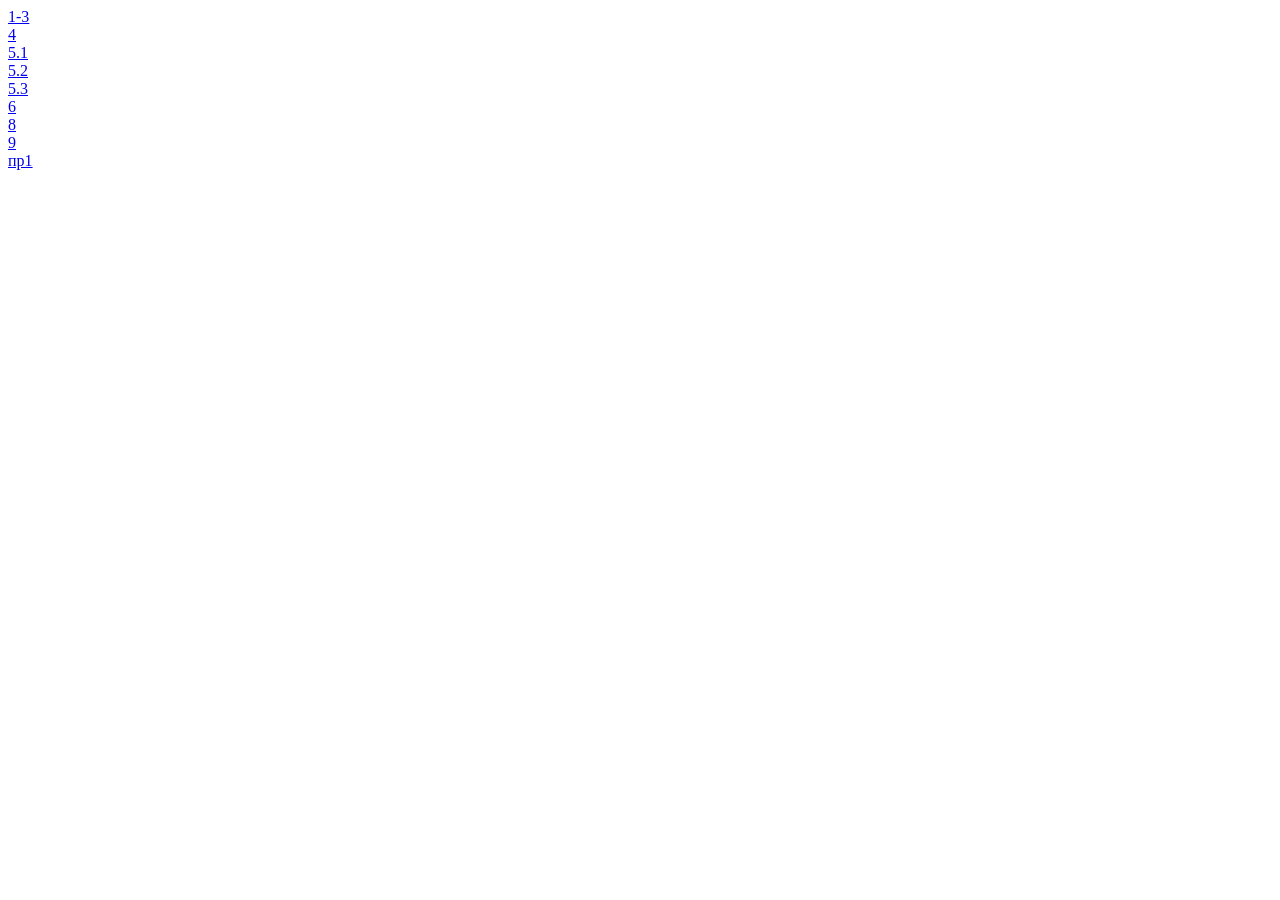
==== index.html @ a8805899 "INDEX" ====
<!DOCTYPE html>
<html lang="en">
<head>
    <meta charset="UTF-8">
    <meta name="viewport" content="width=device-width, initial-scale=1.0">
    <title>Document</title>
</head>
<body>
    <a href="1-3/Samurai.html">1-3</a><br>
    <a href="4/Samurai.html">4</a><br>
    <a href="5/задание 1 фиксированный макет/Samurai.html">5.1</a><br>
    <a href="5/задание 2 резиновый макет/Samurai.html">5.2</a><br>
    <a href="5/задание 3 адаптивный макет/Samurai.html">5.3</a><br>
    <a href="6/адаптивный макет/Samurai.html">6</a><br>
    <a href="8/Samurai.html">8</a><br>
    <a href="9/index.html">9</a><br>
    <a href="SITEADAPT/index.html">пр1</a><br>
    
    
</body>
</html>
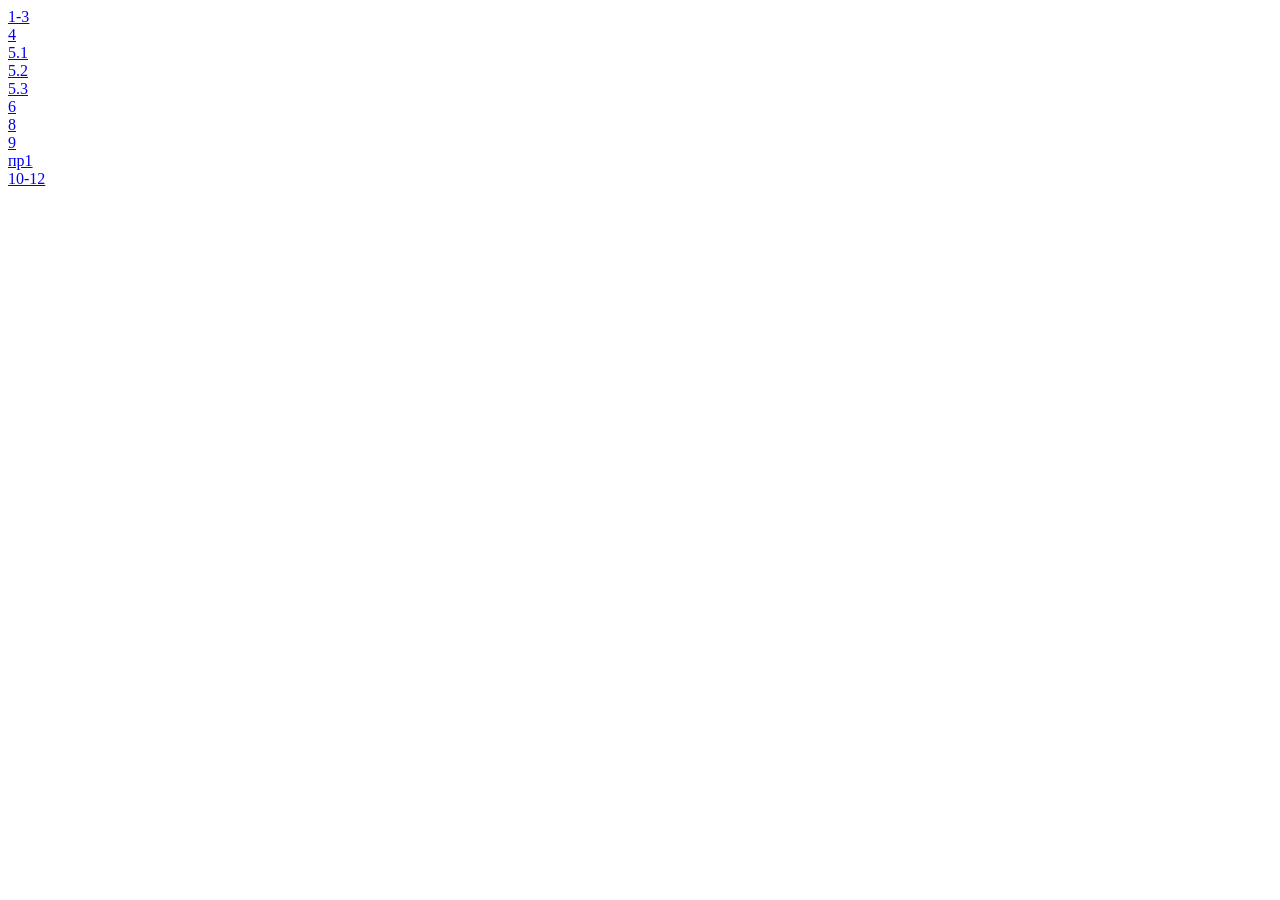
==== commit c87e5fdb: "забыл индекс" ====
--- a/index.html
+++ b/index.html
@@ -15,7 +15,7 @@
     <a href="8/Samurai.html">8</a><br>
     <a href="9/index.html">9</a><br>
     <a href="SITEADAPT/index.html">пр1</a><br>
-    
+    <a href="10-12/index.html">10-12</a><br>
     
 </body>
 </html>
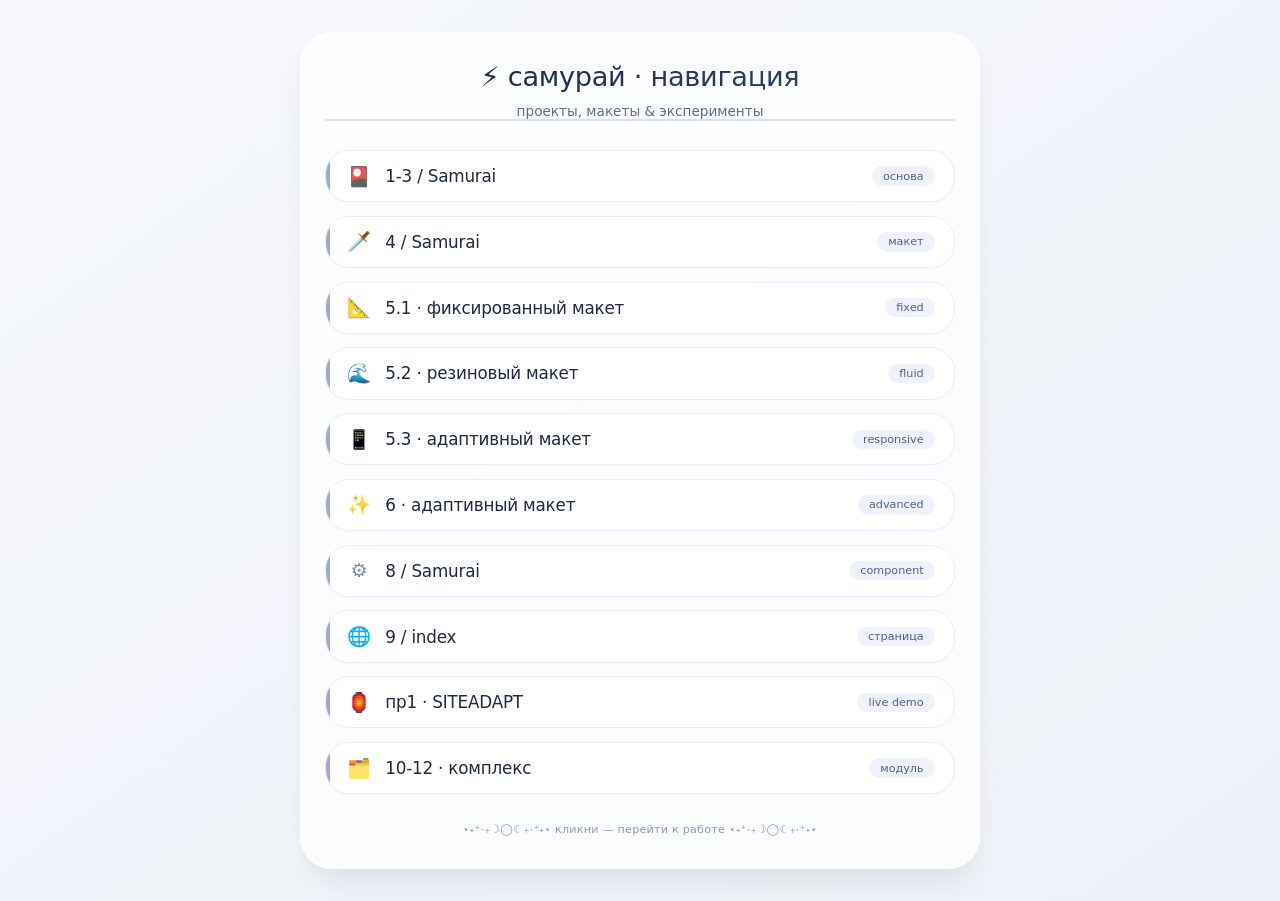
==== commit 1136a63e: "авф" ====
--- a/index.html
+++ b/index.html
@@ -2,20 +2,285 @@
 <html lang="en">
 <head>
     <meta charset="UTF-8">
-    <meta name="viewport" content="width=device-width, initial-scale=1.0">
-    <title>Document</title>
+    <meta name="viewport" content="width=device-width, initial-scale=1.0, viewport-fit=cover">
+    <title>Project Navigation · стильный гайд</title>
+    <style>
+        * {
+            margin: 0;
+            padding: 0;
+            box-sizing: border-box;
+        }
+
+        body {
+            background: linear-gradient(145deg, #f5f7fc 0%, #eef2f8 100%);
+            font-family: 'Segoe UI', 'Inter', system-ui, -apple-system, 'Roboto', 'Helvetica Neue', sans-serif;
+            padding: 2rem 1.5rem;
+            min-height: 100vh;
+            display: flex;
+            flex-direction: column;
+            justify-content: center;
+            align-items: center;
+        }
+
+        /* изящная карточка-контейнер */
+        .nav-container {
+            max-width: 680px;
+            width: 100%;
+            margin: 0 auto;
+            background: rgba(255, 255, 255, 0.75);
+            backdrop-filter: blur(2px);
+            border-radius: 2rem;
+            padding: 1.75rem 1.5rem 2rem 1.5rem;
+            box-shadow: 0 20px 35px -12px rgba(0, 0, 0, 0.1), 0 1px 2px rgba(0, 0, 0, 0.02);
+            transition: all 0.2s ease;
+            border: 1px solid rgba(255, 255, 255, 0.6);
+        }
+
+        /* заголовок – мягкий акцент */
+        .nav-header {
+            text-align: center;
+            margin-bottom: 1.8rem;
+            border-bottom: 2px solid rgba(98, 114, 164, 0.2);
+            display: inline-block;
+            width: 100%;
+        }
+        .nav-header h2 {
+            font-size: 1.7rem;
+            font-weight: 500;
+            letter-spacing: -0.3px;
+            background: linear-gradient(135deg, #1F2A48, #2c3e66);
+            background-clip: text;
+            -webkit-background-clip: text;
+            color: transparent;
+            display: inline-block;
+            margin-bottom: 0.5rem;
+        }
+        .nav-header p {
+            font-size: 0.85rem;
+            color: #5b6e8c;
+            margin-top: 0.2rem;
+            font-weight: 450;
+        }
+
+        /* стильная сетка ссылок */
+        .links-grid {
+            display: flex;
+            flex-direction: column;
+            gap: 0.85rem;
+        }
+
+        /* кастомные ссылки – как нежные плашки */
+        .project-link {
+            display: flex;
+            align-items: center;
+            background: white;
+            padding: 0.85rem 1.2rem;
+            border-radius: 1.5rem;
+            text-decoration: none;
+            font-weight: 520;
+            font-size: 1.05rem;
+            color: #1e2a44;
+            transition: all 0.25s cubic-bezier(0.2, 0.9, 0.4, 1.1);
+            border: 1px solid #e9edf4;
+            box-shadow: 0 1px 2px rgba(0,0,0,0.02);
+            backdrop-filter: blur(2px);
+            position: relative;
+            overflow: hidden;
+        }
+
+        /* декоративный "акцент" слева */
+        .project-link::before {
+            content: "";
+            position: absolute;
+            left: 0;
+            top: 0;
+            bottom: 0;
+            width: 4px;
+            background: #7589b5;
+            border-radius: 0 4px 4px 0;
+            transform: scaleY(0.7);
+            transition: transform 0.2s ease, background 0.2s;
+            opacity: 0.7;
+        }
+
+        /* иконка-индикатор (стрелка или точка) */
+        .project-link .link-icon {
+            margin-right: 12px;
+            font-size: 1.2rem;
+            display: inline-flex;
+            align-items: center;
+            justify-content: center;
+            width: 28px;
+            color: #7c8fb0;
+            transition: transform 0.2s, color 0.2s;
+        }
+
+        .project-link .link-text {
+            flex: 1;
+            letter-spacing: -0.2px;
+        }
+
+        /* метка версии / маленький бейдж (необязательно, украшение) */
+        .project-link .link-badge {
+            font-size: 0.7rem;
+            font-weight: 500;
+            background: #eff2fa;
+            padding: 0.2rem 0.7rem;
+            border-radius: 30px;
+            color: #4c6190;
+            margin-left: 12px;
+            transition: all 0.2s;
+            letter-spacing: 0;
+        }
+
+        /* hover эффект — объём и цвет */
+        .project-link:hover {
+            background: #ffffff;
+            border-color: #cfddee;
+            transform: translateY(-2px);
+            box-shadow: 0 12px 22px -12px rgba(0, 0, 0, 0.18);
+        }
+
+        .project-link:hover::before {
+            background: #5272a2;
+            transform: scaleY(1);
+            opacity: 1;
+        }
+
+        .project-link:hover .link-icon {
+            color: #2e4a7c;
+            transform: translateX(2px);
+        }
+
+        .project-link:hover .link-badge {
+            background: #e2e9fc;
+            color: #2a4b8c;
+        }
+
+        /* лёгкий отзывчивый дизайн */
+        @media (max-width: 520px) {
+            body {
+                padding: 1.2rem;
+            }
+            .nav-container {
+                padding: 1.2rem 1rem 1.5rem 1rem;
+            }
+            .project-link {
+                padding: 0.7rem 1rem;
+                font-size: 0.95rem;
+            }
+            .project-link .link-icon {
+                font-size: 1rem;
+                width: 24px;
+            }
+            .nav-header h2 {
+                font-size: 1.4rem;
+            }
+        }
+
+        /* тёплый финиш – небольшая цитата/футер */
+        .footer-note {
+            text-align: center;
+            margin-top: 1.8rem;
+            font-size: 0.7rem;
+            color: #8a9bb5;
+            font-weight: 450;
+            letter-spacing: 0.2px;
+        }
+
+        /* тонкая анимация при загрузке */
+        .project-link {
+            opacity: 0;
+            animation: fadeSlideUp 0.3s forwards;
+        }
+
+        @keyframes fadeSlideUp {
+            from {
+                opacity: 0;
+                transform: translateY(8px);
+            }
+            to {
+                opacity: 1;
+                transform: translateY(0);
+            }
+        }
+
+        /* задержка для каждого элемента (плавный вход) */
+        .project-link:nth-child(1) { animation-delay: 0.02s; }
+        .project-link:nth-child(2) { animation-delay: 0.05s; }
+        .project-link:nth-child(3) { animation-delay: 0.08s; }
+        .project-link:nth-child(4) { animation-delay: 0.11s; }
+        .project-link:nth-child(5) { animation-delay: 0.14s; }
+        .project-link:nth-child(6) { animation-delay: 0.17s; }
+        .project-link:nth-child(7) { animation-delay: 0.20s; }
+        .project-link:nth-child(8) { animation-delay: 0.23s; }
+        .project-link:nth-child(9) { animation-delay: 0.26s; }
+        .project-link:nth-child(10) { animation-delay: 0.29s; }
+    </style>
 </head>
 <body>
-    <a href="1-3/Samurai.html">1-3</a><br>
-    <a href="4/Samurai.html">4</a><br>
-    <a href="5/задание 1 фиксированный макет/Samurai.html">5.1</a><br>
-    <a href="5/задание 2 резиновый макет/Samurai.html">5.2</a><br>
-    <a href="5/задание 3 адаптивный макет/Samurai.html">5.3</a><br>
-    <a href="6/адаптивный макет/Samurai.html">6</a><br>
-    <a href="8/Samurai.html">8</a><br>
-    <a href="9/index.html">9</a><br>
-    <a href="SITEADAPT/index.html">пр1</a><br>
-    <a href="10-12/index.html">10-12</a><br>
-    
+<div class="nav-container">
+    <div class="nav-header">
+        <h2>⚡ самурай · навигация</h2>
+        <p>проекты, макеты & эксперименты</p>
+    </div>
+
+    <div class="links-grid">
+        <!-- сохранены все исходные ссылки, добавлены иконки и микрометки для стиля -->
+        <a href="1-3/Samurai.html" class="project-link">
+            <span class="link-icon">🎴</span>
+            <span class="link-text">1-3 / Samurai</span>
+            <span class="link-badge">основа</span>
+        </a>
+        <a href="4/Samurai.html" class="project-link">
+            <span class="link-icon">🗡️</span>
+            <span class="link-text">4 / Samurai</span>
+            <span class="link-badge">макет</span>
+        </a>
+        <a href="5/задание 1 фиксированный макет/Samurai.html" class="project-link">
+            <span class="link-icon">📐</span>
+            <span class="link-text">5.1 · фиксированный макет</span>
+            <span class="link-badge">fixed</span>
+        </a>
+        <a href="5/задание 2 резиновый макет/Samurai.html" class="project-link">
+            <span class="link-icon">🌊</span>
+            <span class="link-text">5.2 · резиновый макет</span>
+            <span class="link-badge">fluid</span>
+        </a>
+        <a href="5/задание 3 адаптивный макет/Samurai.html" class="project-link">
+            <span class="link-icon">📱</span>
+            <span class="link-text">5.3 · адаптивный макет</span>
+            <span class="link-badge">responsive</span>
+        </a>
+        <a href="6/адаптивный макет/Samurai.html" class="project-link">
+            <span class="link-icon">✨</span>
+            <span class="link-text">6 · адаптивный макет</span>
+            <span class="link-badge">advanced</span>
+        </a>
+        <a href="8/Samurai.html" class="project-link">
+            <span class="link-icon">⚙️</span>
+            <span class="link-text">8 / Samurai</span>
+            <span class="link-badge">component</span>
+        </a>
+        <a href="9/index.html" class="project-link">
+            <span class="link-icon">🌐</span>
+            <span class="link-text">9 / index</span>
+            <span class="link-badge">страница</span>
+        </a>
+        <a href="SITEADAPT/index.html" class="project-link">
+            <span class="link-icon">🏮</span>
+            <span class="link-text">пр1 · SITEADAPT</span>
+            <span class="link-badge">live demo</span>
+        </a>
+        <a href="10-12/index.html" class="project-link">
+            <span class="link-icon">🗂️</span>
+            <span class="link-text">10-12 · комплекс</span>
+            <span class="link-badge">модуль</span>
+        </a>
+    </div>
+    <div class="footer-note">
+        ⋆˖⁺‧₊☽◯☾₊‧⁺˖⋆  кликни — перейти к работе  ⋆˖⁺‧₊☽◯☾₊‧⁺˖⋆
+    </div>
+</div>
 </body>
 </html>
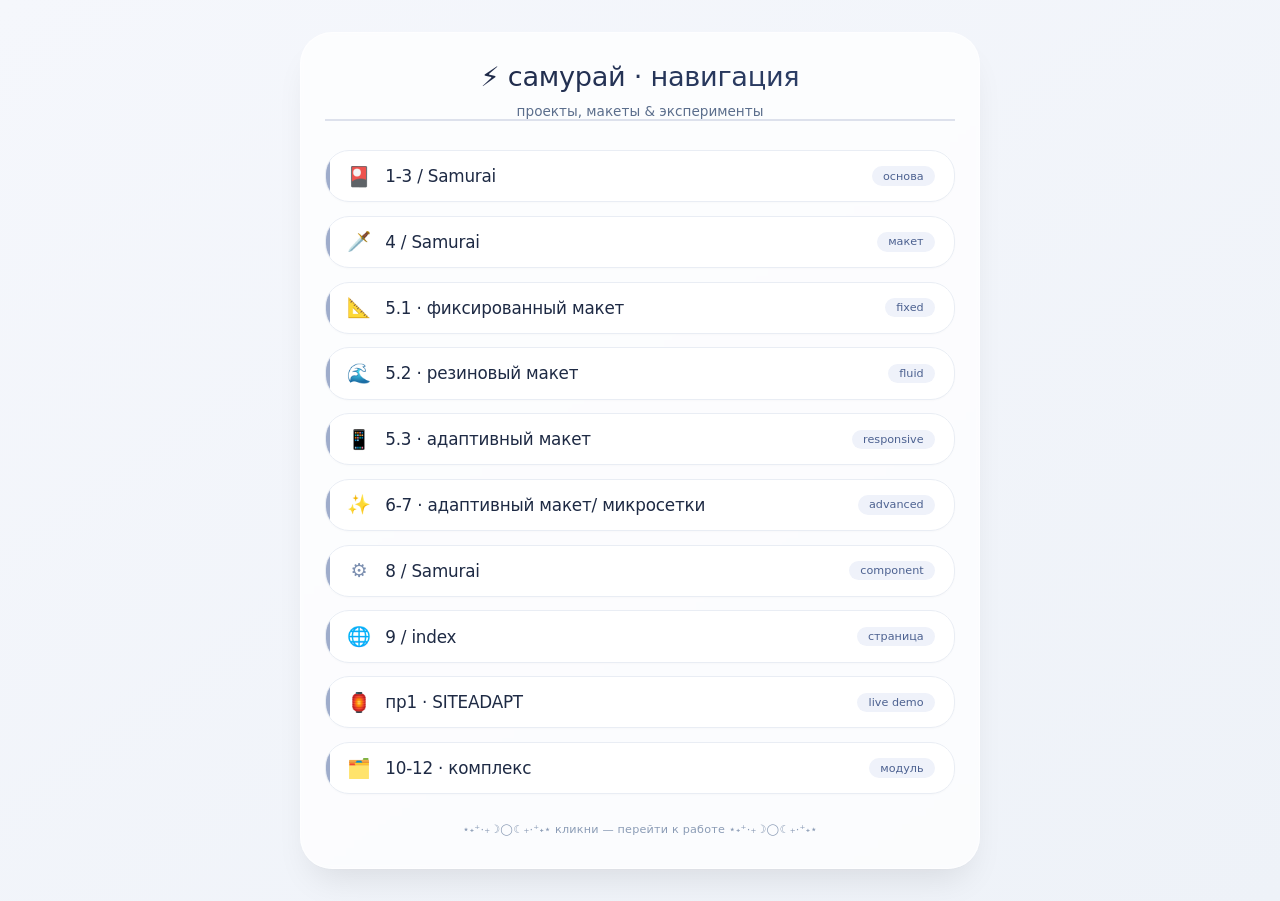
==== commit e0234021: "67" ====
--- a/index.html
+++ b/index.html
@@ -254,7 +254,7 @@
         </a>
         <a href="6/адаптивный макет/Samurai.html" class="project-link">
             <span class="link-icon">✨</span>
-            <span class="link-text">6 · адаптивный макет</span>
+            <span class="link-text">6-7 · адаптивный макет/ микросетки</span>
             <span class="link-badge">advanced</span>
         </a>
         <a href="8/Samurai.html" class="project-link">
